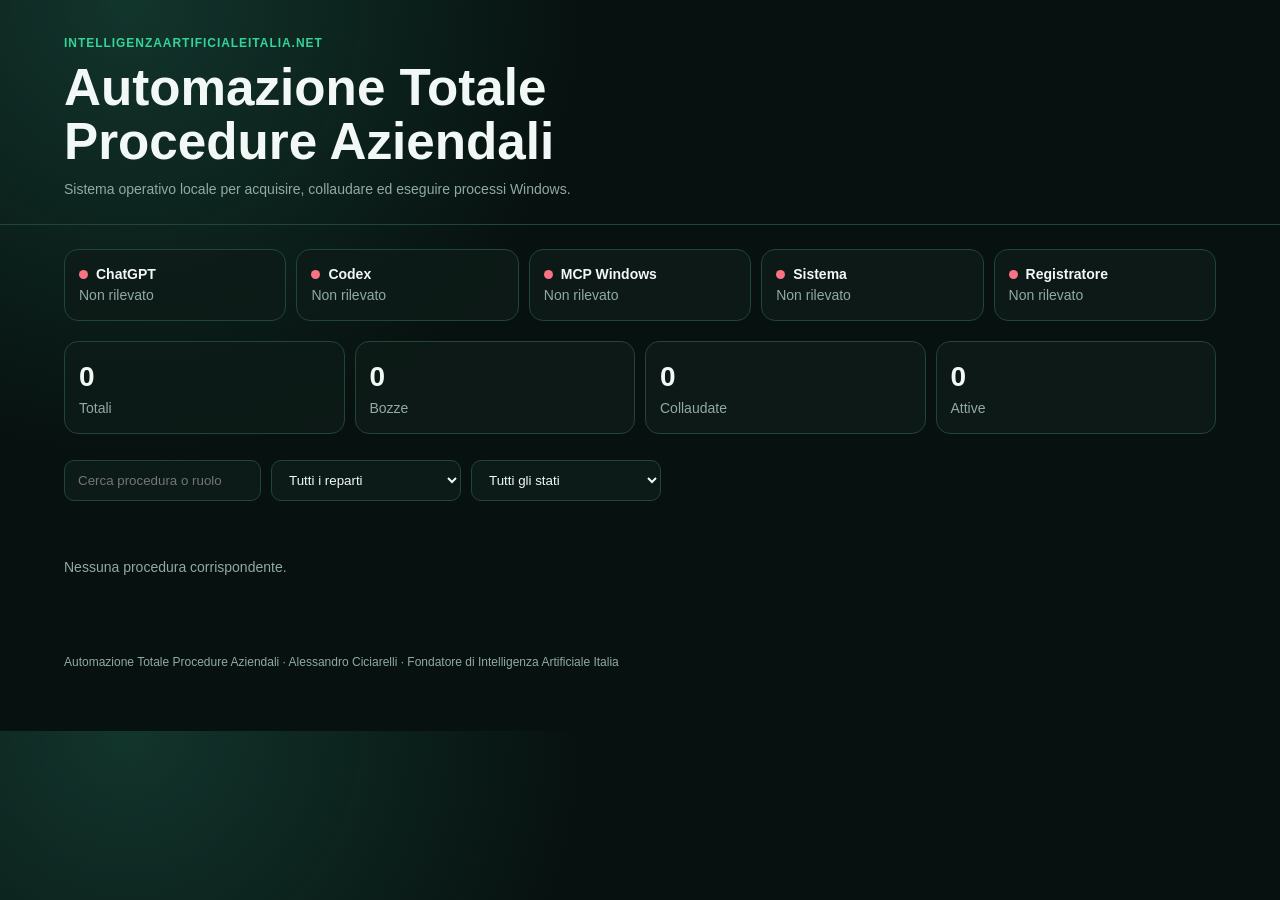
==== atpa-v1/runtime/dashboard/index.html @ 577fce91 "Publish Windows automation tools and release packages" ====
<!doctype html><html lang="it"><head><meta charset="utf-8"><meta name="viewport" content="width=device-width,initial-scale=1">
<title>Automazione Totale Procedure Aziendali</title><style>
:root{--bg:#07110f;--panel:#0d1b18;--panel2:#11231f;--line:#21443b;--text:#f2f8f6;--muted:#91aaa3;--green:#34d399;--amber:#fbbf24;--red:#fb7185}*{box-sizing:border-box}body{margin:0;background:radial-gradient(circle at 10% 0,#12352c 0,transparent 34%),var(--bg);color:var(--text);font:14px/1.5 Inter,Segoe UI,Arial,sans-serif}header{padding:34px clamp(22px,5vw,72px) 24px;border-bottom:1px solid var(--line)}.brand{color:var(--green);font-weight:700;letter-spacing:.08em;text-transform:uppercase;font-size:12px}h1{font-size:clamp(28px,4vw,52px);line-height:1.05;margin:9px 0 10px;max-width:850px}header p{color:var(--muted);max-width:720px;margin:0}.wrap{padding:24px clamp(22px,5vw,72px) 60px}.status,.stats{display:grid;grid-template-columns:repeat(auto-fit,minmax(145px,1fr));gap:10px;margin-bottom:20px}.pill,.stat{background:rgba(13,27,24,.86);border:1px solid var(--line);border-radius:14px;padding:14px}.dot{width:9px;height:9px;border-radius:50%;display:inline-block;margin-right:8px;background:var(--red)}.ok .dot{background:var(--green);box-shadow:0 0 14px var(--green)}.stat strong{font-size:28px;display:block}.stat span,.pill span{color:var(--muted)}.toolbar{display:flex;gap:10px;flex-wrap:wrap;margin:26px 0 16px}input,select{background:var(--panel);color:var(--text);border:1px solid var(--line);padding:11px 13px;border-radius:10px;min-width:190px}.grid{display:grid;grid-template-columns:repeat(auto-fill,minmax(285px,1fr));gap:14px}.card{background:linear-gradient(145deg,var(--panel2),var(--panel));border:1px solid var(--line);border-radius:16px;padding:18px;cursor:pointer;transition:.2s}.card:hover{transform:translateY(-2px);border-color:#397765}.badge{display:inline-block;padding:4px 8px;border-radius:999px;background:#18332c;color:var(--green);font-size:11px;text-transform:uppercase}.card h3{font-size:19px;margin:13px 0 6px}.card p{color:var(--muted);min-height:42px}.meta{display:flex;justify-content:space-between;color:var(--muted);font-size:12px}dialog{width:min(960px,94vw);max-height:90vh;background:var(--panel);color:var(--text);border:1px solid var(--line);border-radius:20px;padding:0;box-shadow:0 30px 90px #000b}dialog::backdrop{background:#000a}.detail{padding:25px}.close{float:right;background:none;border:1px solid var(--line);color:var(--text);border-radius:9px;padding:7px 10px;cursor:pointer}.flow{display:flex;gap:8px;align-items:stretch;overflow-x:auto;padding:18px 0}.node{min-width:150px;padding:12px;border:1px solid var(--line);border-radius:12px;background:#102620;position:relative}.node:not(:last-child):after{content:'→';position:absolute;right:-18px;color:var(--green)}.node.condition{border-color:var(--amber)}.shots{display:grid;grid-template-columns:repeat(auto-fit,minmax(200px,1fr));gap:10px}.shots img{width:100%;border-radius:10px;border:1px solid var(--line)}a{color:var(--green)}.empty{color:var(--muted);padding:40px 0}footer{color:var(--muted);padding-top:35px;font-size:12px}@media(max-width:600px){.flow{flex-direction:column}.node:not(:last-child):after{content:'↓';right:auto;bottom:-19px;left:50%}}
</style></head><body><header><div class="brand">IntelligenzaArtificialeItalia.net</div><h1>Automazione Totale<br>Procedure Aziendali</h1><p>Sistema operativo locale per acquisire, collaudare ed eseguire processi Windows.</p></header><main class="wrap"><section id="system" class="status"></section><section id="stats" class="stats"></section><div class="toolbar"><input id="q" placeholder="Cerca procedura o ruolo"><select id="department"><option value="">Tutti i reparti</option></select><select id="status"><option value="">Tutti gli stati</option><option>draft</option><option>validated</option><option>active</option></select></div><section id="grid" class="grid"></section><footer>Automazione Totale Procedure Aziendali · Alessandro Ciciarelli · Fondatore di Intelligenza Artificiale Italia</footer></main><dialog id="detail"><div class="detail"><button class="close" onclick="detail.close()">Chiudi</button><div id="detailBody"></div></div></dialog><script src="data.js"></script><script>
const d=window.ATPA_DATA||{system:{},counts:{},procedures:[]};const labels={chatgpt:'ChatGPT',codex:'Codex',mcp:'MCP Windows',plugin:'Sistema',recorder:'Registratore'};system.innerHTML=Object.entries(labels).map(([k,v])=>`<div class="pill ${d.system[k]?'ok':''}"><i class="dot"></i><b>${v}</b><br><span>${d.system[k]?'Operativo':'Non rilevato'}</span></div>`).join('');stats.innerHTML=[['Totali',d.counts.total],['Bozze',d.counts.draft],['Collaudate',d.counts.validated],['Attive',d.counts.active]].map(x=>`<div class="stat"><strong>${x[1]||0}</strong><span>${x[0]}</span></div>`).join('');
const deps=[...new Set(d.procedures.map(x=>x.meta.department).filter(Boolean))].sort();department.innerHTML+=""+deps.map(x=>`<option>${x}</option>`).join('');function esc(s){return String(s||'').replace(/[&<>"']/g,c=>({'&':'&amp;','<':'&lt;','>':'&gt;','"':'&quot;',"'":'&#39;'}[c]))}function render(){const query=q.value.toLowerCase(),dep=department.value,st=status.value;const a=d.procedures.filter(x=>{const m=x.meta,h=[m.name,m.description,m.department,m.category,...(m.roles||[])].join(' ').toLowerCase();return(!query||h.includes(query))&&(!dep||m.department===dep)&&(!st||m.status===st)});grid.innerHTML=a.length?a.map((x,i)=>`<article class="card" onclick="show('${esc(x.meta.slug)}')"><span class="badge">${esc(x.meta.status)}</span><h3>${esc(x.meta.name)}</h3><p>${esc(x.meta.description)}</p><div class="meta"><span>${esc(x.meta.department||'Senza reparto')}</span><span>v${esc(x.meta.version)}</span></div></article>`).join(''):'<div class="empty">Nessuna procedura corrispondente.</div>'}function show(slug){const x=d.procedures.find(x=>x.meta.slug===slug),m=x.meta,n=(m.flow&&m.flow.nodes)||[];detailBody.innerHTML=`<div class="brand">${esc(m.category||'Procedura')}</div><h2>${esc(m.name)}</h2><p>${esc(m.description)}</p><p><b>Reparto:</b> ${esc(m.department||'—')} · <b>Ruoli:</b> ${esc((m.roles||[]).join(', ')||'—')} · <b>Versione:</b> ${esc(m.version)}</p><h3>Flusso operativo</h3><div class="flow">${n.length?n.map(y=>`<div class="node ${y.type==='condition'?'condition':''}"><b>${esc(y.label)}</b><br><small>${esc(y.description||'')}</small></div>`).join(''):'<span class="empty">Diagramma non ancora definito.</span>'}</div><h3>Riferimenti visivi</h3><div class="shots">${(x.screenshots||[]).map(s=>`<img src="${s}">`).join('')||'<span class="empty">Nessuno screenshot catalogato.</span>'}</div><p><a href="${x.folder_uri}">Apri cartella procedura</a></p>`;detail.showModal()}q.oninput=department.onchange=status.onchange=render;render();
</script></body></html>
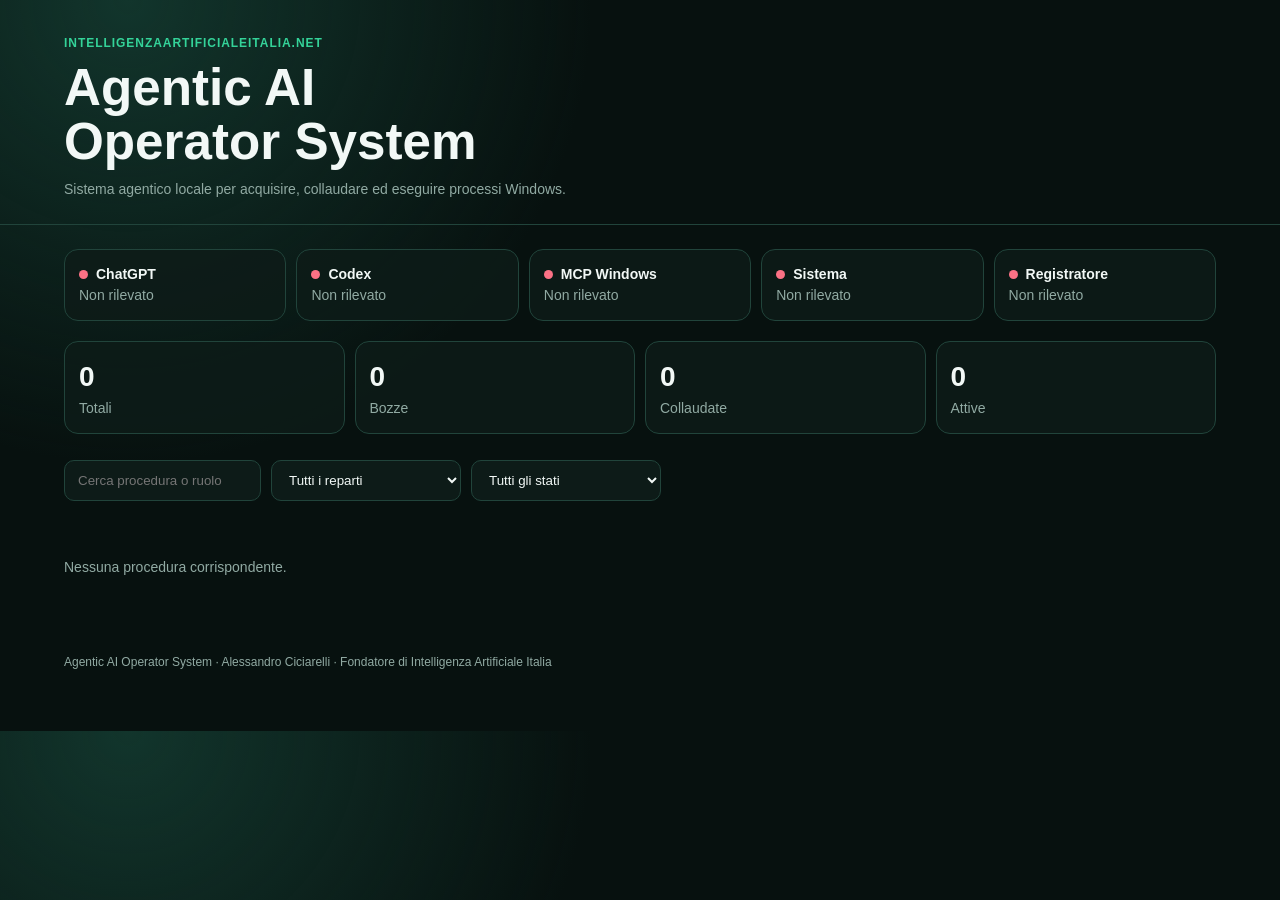
==== commit 0a33b869: "Rebrand as Agentic AI Operator System and add updates" ====
--- a/atpa-v1/runtime/dashboard/index.html
+++ b/atpa-v1/runtime/dashboard/index.html
@@ -1,7 +1,7 @@
 <!doctype html><html lang="it"><head><meta charset="utf-8"><meta name="viewport" content="width=device-width,initial-scale=1">
-<title>Automazione Totale Procedure Aziendali</title><style>
+<title>Agentic AI Operator System</title><style>
 :root{--bg:#07110f;--panel:#0d1b18;--panel2:#11231f;--line:#21443b;--text:#f2f8f6;--muted:#91aaa3;--green:#34d399;--amber:#fbbf24;--red:#fb7185}*{box-sizing:border-box}body{margin:0;background:radial-gradient(circle at 10% 0,#12352c 0,transparent 34%),var(--bg);color:var(--text);font:14px/1.5 Inter,Segoe UI,Arial,sans-serif}header{padding:34px clamp(22px,5vw,72px) 24px;border-bottom:1px solid var(--line)}.brand{color:var(--green);font-weight:700;letter-spacing:.08em;text-transform:uppercase;font-size:12px}h1{font-size:clamp(28px,4vw,52px);line-height:1.05;margin:9px 0 10px;max-width:850px}header p{color:var(--muted);max-width:720px;margin:0}.wrap{padding:24px clamp(22px,5vw,72px) 60px}.status,.stats{display:grid;grid-template-columns:repeat(auto-fit,minmax(145px,1fr));gap:10px;margin-bottom:20px}.pill,.stat{background:rgba(13,27,24,.86);border:1px solid var(--line);border-radius:14px;padding:14px}.dot{width:9px;height:9px;border-radius:50%;display:inline-block;margin-right:8px;background:var(--red)}.ok .dot{background:var(--green);box-shadow:0 0 14px var(--green)}.stat strong{font-size:28px;display:block}.stat span,.pill span{color:var(--muted)}.toolbar{display:flex;gap:10px;flex-wrap:wrap;margin:26px 0 16px}input,select{background:var(--panel);color:var(--text);border:1px solid var(--line);padding:11px 13px;border-radius:10px;min-width:190px}.grid{display:grid;grid-template-columns:repeat(auto-fill,minmax(285px,1fr));gap:14px}.card{background:linear-gradient(145deg,var(--panel2),var(--panel));border:1px solid var(--line);border-radius:16px;padding:18px;cursor:pointer;transition:.2s}.card:hover{transform:translateY(-2px);border-color:#397765}.badge{display:inline-block;padding:4px 8px;border-radius:999px;background:#18332c;color:var(--green);font-size:11px;text-transform:uppercase}.card h3{font-size:19px;margin:13px 0 6px}.card p{color:var(--muted);min-height:42px}.meta{display:flex;justify-content:space-between;color:var(--muted);font-size:12px}dialog{width:min(960px,94vw);max-height:90vh;background:var(--panel);color:var(--text);border:1px solid var(--line);border-radius:20px;padding:0;box-shadow:0 30px 90px #000b}dialog::backdrop{background:#000a}.detail{padding:25px}.close{float:right;background:none;border:1px solid var(--line);color:var(--text);border-radius:9px;padding:7px 10px;cursor:pointer}.flow{display:flex;gap:8px;align-items:stretch;overflow-x:auto;padding:18px 0}.node{min-width:150px;padding:12px;border:1px solid var(--line);border-radius:12px;background:#102620;position:relative}.node:not(:last-child):after{content:'→';position:absolute;right:-18px;color:var(--green)}.node.condition{border-color:var(--amber)}.shots{display:grid;grid-template-columns:repeat(auto-fit,minmax(200px,1fr));gap:10px}.shots img{width:100%;border-radius:10px;border:1px solid var(--line)}a{color:var(--green)}.empty{color:var(--muted);padding:40px 0}footer{color:var(--muted);padding-top:35px;font-size:12px}@media(max-width:600px){.flow{flex-direction:column}.node:not(:last-child):after{content:'↓';right:auto;bottom:-19px;left:50%}}
-</style></head><body><header><div class="brand">IntelligenzaArtificialeItalia.net</div><h1>Automazione Totale<br>Procedure Aziendali</h1><p>Sistema operativo locale per acquisire, collaudare ed eseguire processi Windows.</p></header><main class="wrap"><section id="system" class="status"></section><section id="stats" class="stats"></section><div class="toolbar"><input id="q" placeholder="Cerca procedura o ruolo"><select id="department"><option value="">Tutti i reparti</option></select><select id="status"><option value="">Tutti gli stati</option><option>draft</option><option>validated</option><option>active</option></select></div><section id="grid" class="grid"></section><footer>Automazione Totale Procedure Aziendali · Alessandro Ciciarelli · Fondatore di Intelligenza Artificiale Italia</footer></main><dialog id="detail"><div class="detail"><button class="close" onclick="detail.close()">Chiudi</button><div id="detailBody"></div></div></dialog><script src="data.js"></script><script>
+</style></head><body><header><div class="brand">IntelligenzaArtificialeItalia.net</div><h1>Agentic AI<br>Operator System</h1><p>Sistema agentico locale per acquisire, collaudare ed eseguire processi Windows.</p></header><main class="wrap"><section id="system" class="status"></section><section id="stats" class="stats"></section><div class="toolbar"><input id="q" placeholder="Cerca procedura o ruolo"><select id="department"><option value="">Tutti i reparti</option></select><select id="status"><option value="">Tutti gli stati</option><option>draft</option><option>validated</option><option>active</option></select></div><section id="grid" class="grid"></section><footer>Agentic AI Operator System · Alessandro Ciciarelli · Fondatore di Intelligenza Artificiale Italia</footer></main><dialog id="detail"><div class="detail"><button class="close" onclick="detail.close()">Chiudi</button><div id="detailBody"></div></div></dialog><script src="data.js"></script><script>
 const d=window.ATPA_DATA||{system:{},counts:{},procedures:[]};const labels={chatgpt:'ChatGPT',codex:'Codex',mcp:'MCP Windows',plugin:'Sistema',recorder:'Registratore'};system.innerHTML=Object.entries(labels).map(([k,v])=>`<div class="pill ${d.system[k]?'ok':''}"><i class="dot"></i><b>${v}</b><br><span>${d.system[k]?'Operativo':'Non rilevato'}</span></div>`).join('');stats.innerHTML=[['Totali',d.counts.total],['Bozze',d.counts.draft],['Collaudate',d.counts.validated],['Attive',d.counts.active]].map(x=>`<div class="stat"><strong>${x[1]||0}</strong><span>${x[0]}</span></div>`).join('');
 const deps=[...new Set(d.procedures.map(x=>x.meta.department).filter(Boolean))].sort();department.innerHTML+=""+deps.map(x=>`<option>${x}</option>`).join('');function esc(s){return String(s||'').replace(/[&<>"']/g,c=>({'&':'&amp;','<':'&lt;','>':'&gt;','"':'&quot;',"'":'&#39;'}[c]))}function render(){const query=q.value.toLowerCase(),dep=department.value,st=status.value;const a=d.procedures.filter(x=>{const m=x.meta,h=[m.name,m.description,m.department,m.category,...(m.roles||[])].join(' ').toLowerCase();return(!query||h.includes(query))&&(!dep||m.department===dep)&&(!st||m.status===st)});grid.innerHTML=a.length?a.map((x,i)=>`<article class="card" onclick="show('${esc(x.meta.slug)}')"><span class="badge">${esc(x.meta.status)}</span><h3>${esc(x.meta.name)}</h3><p>${esc(x.meta.description)}</p><div class="meta"><span>${esc(x.meta.department||'Senza reparto')}</span><span>v${esc(x.meta.version)}</span></div></article>`).join(''):'<div class="empty">Nessuna procedura corrispondente.</div>'}function show(slug){const x=d.procedures.find(x=>x.meta.slug===slug),m=x.meta,n=(m.flow&&m.flow.nodes)||[];detailBody.innerHTML=`<div class="brand">${esc(m.category||'Procedura')}</div><h2>${esc(m.name)}</h2><p>${esc(m.description)}</p><p><b>Reparto:</b> ${esc(m.department||'—')} · <b>Ruoli:</b> ${esc((m.roles||[]).join(', ')||'—')} · <b>Versione:</b> ${esc(m.version)}</p><h3>Flusso operativo</h3><div class="flow">${n.length?n.map(y=>`<div class="node ${y.type==='condition'?'condition':''}"><b>${esc(y.label)}</b><br><small>${esc(y.description||'')}</small></div>`).join(''):'<span class="empty">Diagramma non ancora definito.</span>'}</div><h3>Riferimenti visivi</h3><div class="shots">${(x.screenshots||[]).map(s=>`<img src="${s}">`).join('')||'<span class="empty">Nessuno screenshot catalogato.</span>'}</div><p><a href="${x.folder_uri}">Apri cartella procedura</a></p>`;detail.showModal()}q.oninput=department.onchange=status.onchange=render;render();
 </script></body></html>
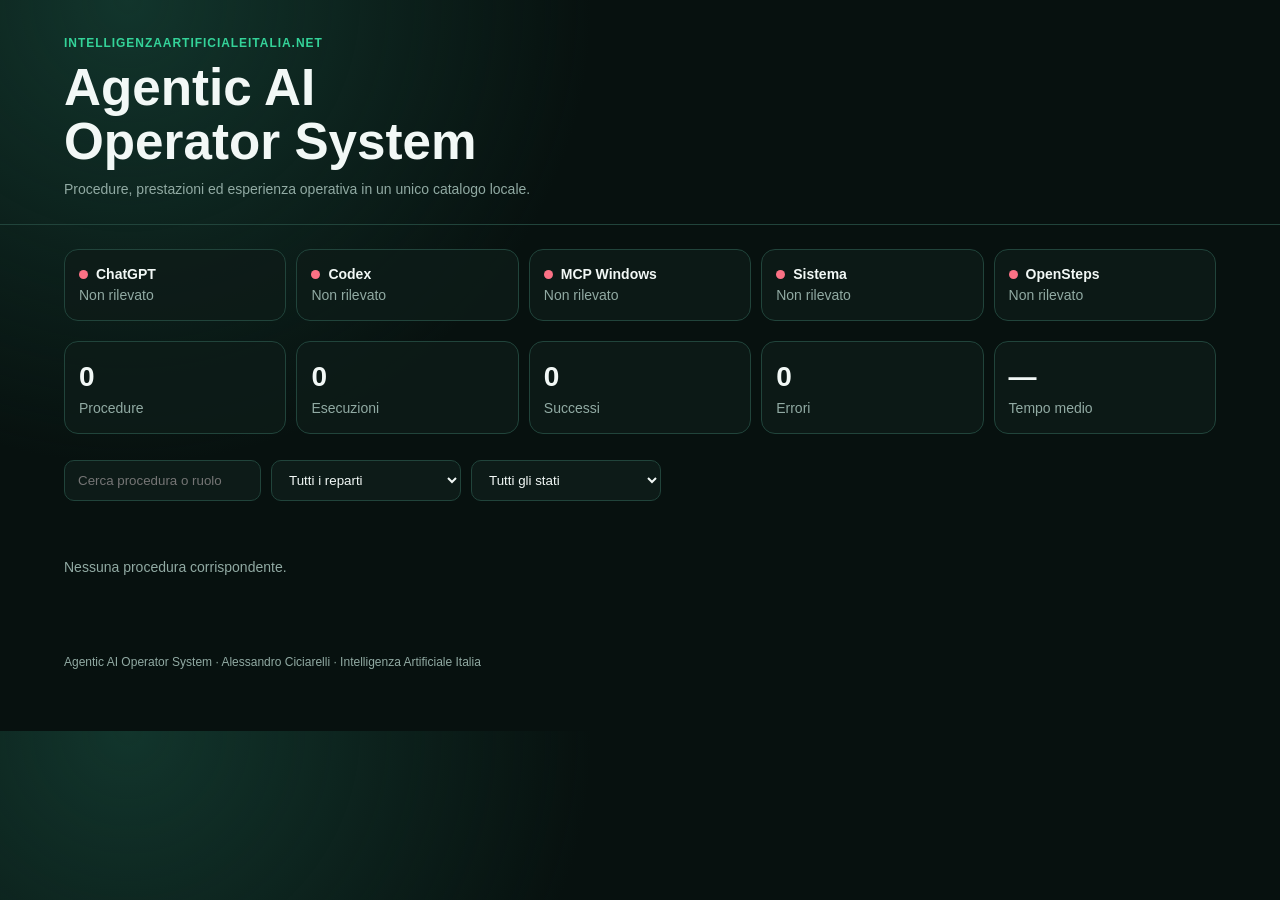
==== commit 5764cdef: "Add procedure experience telemetry and optimization" ====
--- a/atpa-v1/runtime/dashboard/index.html
+++ b/atpa-v1/runtime/dashboard/index.html
@@ -1,7 +1,35 @@
-<!doctype html><html lang="it"><head><meta charset="utf-8"><meta name="viewport" content="width=device-width,initial-scale=1">
-<title>Agentic AI Operator System</title><style>
-:root{--bg:#07110f;--panel:#0d1b18;--panel2:#11231f;--line:#21443b;--text:#f2f8f6;--muted:#91aaa3;--green:#34d399;--amber:#fbbf24;--red:#fb7185}*{box-sizing:border-box}body{margin:0;background:radial-gradient(circle at 10% 0,#12352c 0,transparent 34%),var(--bg);color:var(--text);font:14px/1.5 Inter,Segoe UI,Arial,sans-serif}header{padding:34px clamp(22px,5vw,72px) 24px;border-bottom:1px solid var(--line)}.brand{color:var(--green);font-weight:700;letter-spacing:.08em;text-transform:uppercase;font-size:12px}h1{font-size:clamp(28px,4vw,52px);line-height:1.05;margin:9px 0 10px;max-width:850px}header p{color:var(--muted);max-width:720px;margin:0}.wrap{padding:24px clamp(22px,5vw,72px) 60px}.status,.stats{display:grid;grid-template-columns:repeat(auto-fit,minmax(145px,1fr));gap:10px;margin-bottom:20px}.pill,.stat{background:rgba(13,27,24,.86);border:1px solid var(--line);border-radius:14px;padding:14px}.dot{width:9px;height:9px;border-radius:50%;display:inline-block;margin-right:8px;background:var(--red)}.ok .dot{background:var(--green);box-shadow:0 0 14px var(--green)}.stat strong{font-size:28px;display:block}.stat span,.pill span{color:var(--muted)}.toolbar{display:flex;gap:10px;flex-wrap:wrap;margin:26px 0 16px}input,select{background:var(--panel);color:var(--text);border:1px solid var(--line);padding:11px 13px;border-radius:10px;min-width:190px}.grid{display:grid;grid-template-columns:repeat(auto-fill,minmax(285px,1fr));gap:14px}.card{background:linear-gradient(145deg,var(--panel2),var(--panel));border:1px solid var(--line);border-radius:16px;padding:18px;cursor:pointer;transition:.2s}.card:hover{transform:translateY(-2px);border-color:#397765}.badge{display:inline-block;padding:4px 8px;border-radius:999px;background:#18332c;color:var(--green);font-size:11px;text-transform:uppercase}.card h3{font-size:19px;margin:13px 0 6px}.card p{color:var(--muted);min-height:42px}.meta{display:flex;justify-content:space-between;color:var(--muted);font-size:12px}dialog{width:min(960px,94vw);max-height:90vh;background:var(--panel);color:var(--text);border:1px solid var(--line);border-radius:20px;padding:0;box-shadow:0 30px 90px #000b}dialog::backdrop{background:#000a}.detail{padding:25px}.close{float:right;background:none;border:1px solid var(--line);color:var(--text);border-radius:9px;padding:7px 10px;cursor:pointer}.flow{display:flex;gap:8px;align-items:stretch;overflow-x:auto;padding:18px 0}.node{min-width:150px;padding:12px;border:1px solid var(--line);border-radius:12px;background:#102620;position:relative}.node:not(:last-child):after{content:'→';position:absolute;right:-18px;color:var(--green)}.node.condition{border-color:var(--amber)}.shots{display:grid;grid-template-columns:repeat(auto-fit,minmax(200px,1fr));gap:10px}.shots img{width:100%;border-radius:10px;border:1px solid var(--line)}a{color:var(--green)}.empty{color:var(--muted);padding:40px 0}footer{color:var(--muted);padding-top:35px;font-size:12px}@media(max-width:600px){.flow{flex-direction:column}.node:not(:last-child):after{content:'↓';right:auto;bottom:-19px;left:50%}}
-</style></head><body><header><div class="brand">IntelligenzaArtificialeItalia.net</div><h1>Agentic AI<br>Operator System</h1><p>Sistema agentico locale per acquisire, collaudare ed eseguire processi Windows.</p></header><main class="wrap"><section id="system" class="status"></section><section id="stats" class="stats"></section><div class="toolbar"><input id="q" placeholder="Cerca procedura o ruolo"><select id="department"><option value="">Tutti i reparti</option></select><select id="status"><option value="">Tutti gli stati</option><option>draft</option><option>validated</option><option>active</option></select></div><section id="grid" class="grid"></section><footer>Agentic AI Operator System · Alessandro Ciciarelli · Fondatore di Intelligenza Artificiale Italia</footer></main><dialog id="detail"><div class="detail"><button class="close" onclick="detail.close()">Chiudi</button><div id="detailBody"></div></div></dialog><script src="data.js"></script><script>
-const d=window.ATPA_DATA||{system:{},counts:{},procedures:[]};const labels={chatgpt:'ChatGPT',codex:'Codex',mcp:'MCP Windows',plugin:'Sistema',recorder:'Registratore'};system.innerHTML=Object.entries(labels).map(([k,v])=>`<div class="pill ${d.system[k]?'ok':''}"><i class="dot"></i><b>${v}</b><br><span>${d.system[k]?'Operativo':'Non rilevato'}</span></div>`).join('');stats.innerHTML=[['Totali',d.counts.total],['Bozze',d.counts.draft],['Collaudate',d.counts.validated],['Attive',d.counts.active]].map(x=>`<div class="stat"><strong>${x[1]||0}</strong><span>${x[0]}</span></div>`).join('');
-const deps=[...new Set(d.procedures.map(x=>x.meta.department).filter(Boolean))].sort();department.innerHTML+=""+deps.map(x=>`<option>${x}</option>`).join('');function esc(s){return String(s||'').replace(/[&<>"']/g,c=>({'&':'&amp;','<':'&lt;','>':'&gt;','"':'&quot;',"'":'&#39;'}[c]))}function render(){const query=q.value.toLowerCase(),dep=department.value,st=status.value;const a=d.procedures.filter(x=>{const m=x.meta,h=[m.name,m.description,m.department,m.category,...(m.roles||[])].join(' ').toLowerCase();return(!query||h.includes(query))&&(!dep||m.department===dep)&&(!st||m.status===st)});grid.innerHTML=a.length?a.map((x,i)=>`<article class="card" onclick="show('${esc(x.meta.slug)}')"><span class="badge">${esc(x.meta.status)}</span><h3>${esc(x.meta.name)}</h3><p>${esc(x.meta.description)}</p><div class="meta"><span>${esc(x.meta.department||'Senza reparto')}</span><span>v${esc(x.meta.version)}</span></div></article>`).join(''):'<div class="empty">Nessuna procedura corrispondente.</div>'}function show(slug){const x=d.procedures.find(x=>x.meta.slug===slug),m=x.meta,n=(m.flow&&m.flow.nodes)||[];detailBody.innerHTML=`<div class="brand">${esc(m.category||'Procedura')}</div><h2>${esc(m.name)}</h2><p>${esc(m.description)}</p><p><b>Reparto:</b> ${esc(m.department||'—')} · <b>Ruoli:</b> ${esc((m.roles||[]).join(', ')||'—')} · <b>Versione:</b> ${esc(m.version)}</p><h3>Flusso operativo</h3><div class="flow">${n.length?n.map(y=>`<div class="node ${y.type==='condition'?'condition':''}"><b>${esc(y.label)}</b><br><small>${esc(y.description||'')}</small></div>`).join(''):'<span class="empty">Diagramma non ancora definito.</span>'}</div><h3>Riferimenti visivi</h3><div class="shots">${(x.screenshots||[]).map(s=>`<img src="${s}">`).join('')||'<span class="empty">Nessuno screenshot catalogato.</span>'}</div><p><a href="${x.folder_uri}">Apri cartella procedura</a></p>`;detail.showModal()}q.oninput=department.onchange=status.onchange=render;render();
-</script></body></html>
+<!doctype html>
+<html lang="it">
+<head>
+  <meta charset="utf-8">
+  <meta name="viewport" content="width=device-width,initial-scale=1">
+  <title>Agentic AI Operator System</title>
+  <link rel="stylesheet" href="styles.css">
+</head>
+<body>
+  <header>
+    <div class="brand">IntelligenzaArtificialeItalia.net</div>
+    <h1>Agentic AI<br>Operator System</h1>
+    <p>Procedure, prestazioni ed esperienza operativa in un unico catalogo locale.</p>
+  </header>
+  <main class="wrap">
+    <section id="system" class="status"></section>
+    <section id="stats" class="stats"></section>
+    <div class="toolbar">
+      <input id="q" placeholder="Cerca procedura o ruolo">
+      <select id="department"><option value="">Tutti i reparti</option></select>
+      <select id="status"><option value="">Tutti gli stati</option><option>draft</option><option>validated</option><option>active</option></select>
+    </div>
+    <section id="grid" class="grid"></section>
+    <footer>Agentic AI Operator System · Alessandro Ciciarelli · Intelligenza Artificiale Italia</footer>
+  </main>
+  <dialog id="detail">
+    <div class="detail">
+      <button id="close-detail" class="close">Chiudi</button>
+      <div id="detailBody"></div>
+    </div>
+  </dialog>
+  <script src="data.js"></script>
+  <script src="dashboard.js"></script>
+</body>
+</html>
--- a/atpa-v1/runtime/dashboard/styles.css
+++ b/atpa-v1/runtime/dashboard/styles.css
@@ -0,0 +1,12 @@
+:root{--bg:#07110f;--panel:#0d1b18;--panel2:#11231f;--line:#21443b;--text:#f2f8f6;--muted:#91aaa3;--green:#34d399;--amber:#fbbf24;--red:#fb7185}
+*{box-sizing:border-box}body{margin:0;background:radial-gradient(circle at 10% 0,#12352c 0,transparent 34%),var(--bg);color:var(--text);font:14px/1.5 Inter,Segoe UI,Arial,sans-serif}
+header{padding:34px clamp(22px,5vw,72px) 24px;border-bottom:1px solid var(--line)}.brand{color:var(--green);font-weight:700;letter-spacing:.08em;text-transform:uppercase;font-size:12px}
+h1{font-size:clamp(28px,4vw,52px);line-height:1.05;margin:9px 0 10px;max-width:850px}header p{color:var(--muted);max-width:720px;margin:0}.wrap{padding:24px clamp(22px,5vw,72px) 60px}
+.status,.stats{display:grid;grid-template-columns:repeat(auto-fit,minmax(145px,1fr));gap:10px;margin-bottom:20px}.pill,.stat{background:rgba(13,27,24,.86);border:1px solid var(--line);border-radius:14px;padding:14px}
+.dot{width:9px;height:9px;border-radius:50%;display:inline-block;margin-right:8px;background:var(--red)}.ok .dot{background:var(--green);box-shadow:0 0 14px var(--green)}.stat strong{font-size:28px;display:block}.stat span,.pill span{color:var(--muted)}
+.toolbar{display:flex;gap:10px;flex-wrap:wrap;margin:26px 0 16px}input,select{background:var(--panel);color:var(--text);border:1px solid var(--line);padding:11px 13px;border-radius:10px;min-width:190px}.grid{display:grid;grid-template-columns:repeat(auto-fill,minmax(300px,1fr));gap:14px}
+.card{background:linear-gradient(145deg,var(--panel2),var(--panel));border:1px solid var(--line);border-radius:16px;padding:18px;cursor:pointer;transition:.2s}.card:hover{transform:translateY(-2px);border-color:#397765}.badge{display:inline-block;padding:4px 8px;border-radius:999px;background:#18332c;color:var(--green);font-size:11px;text-transform:uppercase}.card h3{font-size:19px;margin:13px 0 6px}.card p{color:var(--muted);min-height:42px}.meta,.performance{display:flex;justify-content:space-between;gap:10px;color:var(--muted);font-size:12px}.performance{border-top:1px solid var(--line);margin-top:13px;padding-top:11px}
+dialog{width:min(960px,94vw);max-height:90vh;background:var(--panel);color:var(--text);border:1px solid var(--line);border-radius:20px;padding:0;box-shadow:0 30px 90px #000b}dialog::backdrop{background:#000a}.detail{padding:25px}.close{float:right;background:none;border:1px solid var(--line);color:var(--text);border-radius:9px;padding:7px 10px;cursor:pointer}
+.flow{display:flex;gap:8px;align-items:stretch;overflow-x:auto;padding:18px 0}.node{min-width:150px;padding:12px;border:1px solid var(--line);border-radius:12px;background:#102620;position:relative}.node:not(:last-child):after{content:'→';position:absolute;right:-18px;color:var(--green)}.node.condition{border-color:var(--amber)}.metric-table{width:100%;border-collapse:collapse;margin:12px 0}.metric-table th,.metric-table td{text-align:left;padding:8px;border-bottom:1px solid var(--line)}
+.shots{display:grid;grid-template-columns:repeat(auto-fit,minmax(200px,1fr));gap:10px}.shots img{width:100%;border-radius:10px;border:1px solid var(--line)}a{color:var(--green)}.empty{color:var(--muted);padding:40px 0}footer{color:var(--muted);padding-top:35px;font-size:12px}
+@media(max-width:600px){.flow{flex-direction:column}.node:not(:last-child):after{content:'↓';right:auto;bottom:-19px;left:50%}}
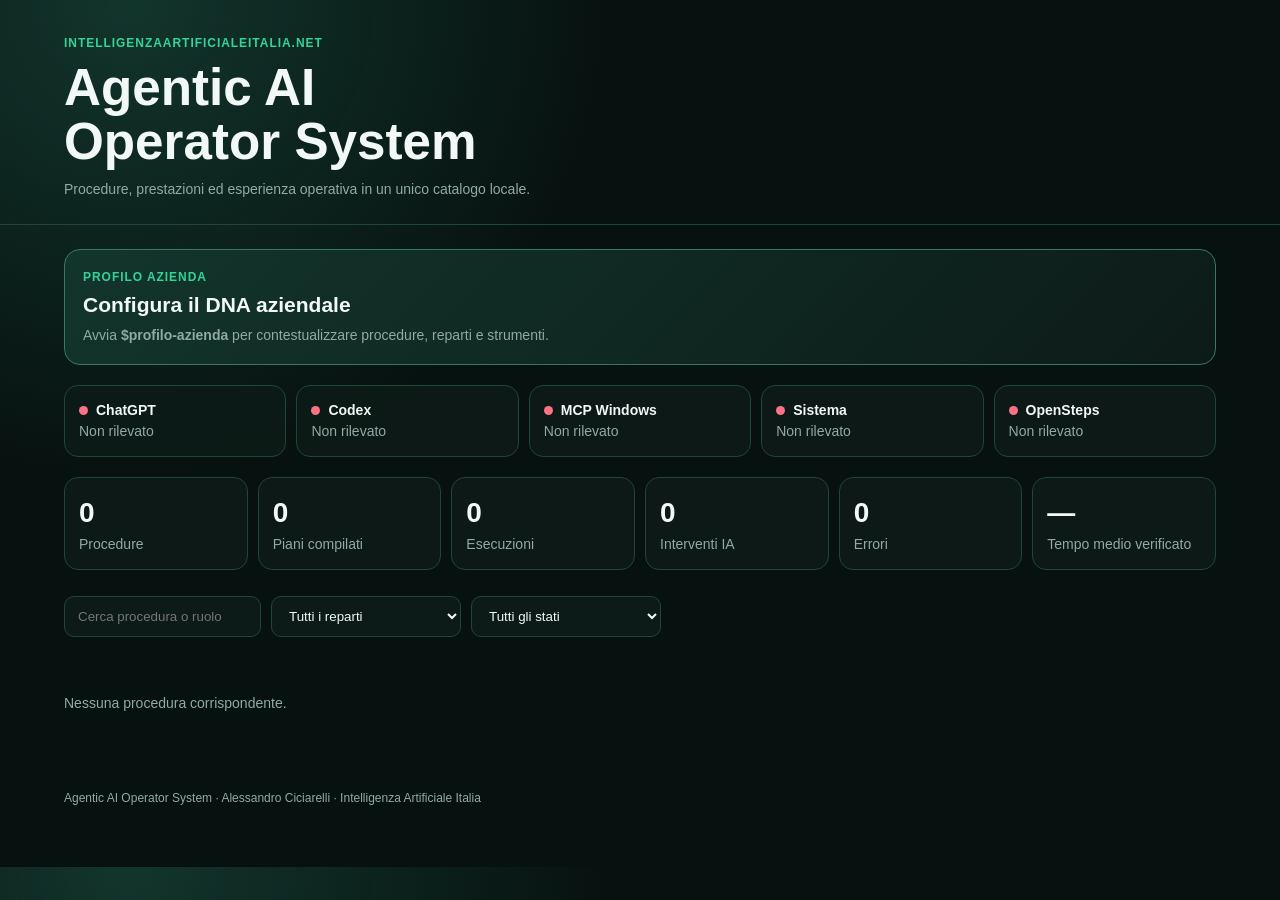
==== commit a5c11731: "feat: add onboarding and company profile" ====
--- a/atpa-v1/runtime/dashboard/index.html
+++ b/atpa-v1/runtime/dashboard/index.html
@@ -13,6 +13,7 @@
     <p>Procedure, prestazioni ed esperienza operativa in un unico catalogo locale.</p>
   </header>
   <main class="wrap">
+    <section id="company" class="company"></section>
     <section id="system" class="status"></section>
     <section id="stats" class="stats"></section>
     <div class="toolbar">
--- a/atpa-v1/runtime/dashboard/styles.css
+++ b/atpa-v1/runtime/dashboard/styles.css
@@ -2,6 +2,7 @@
 *{box-sizing:border-box}body{margin:0;background:radial-gradient(circle at 10% 0,#12352c 0,transparent 34%),var(--bg);color:var(--text);font:14px/1.5 Inter,Segoe UI,Arial,sans-serif}
 header{padding:34px clamp(22px,5vw,72px) 24px;border-bottom:1px solid var(--line)}.brand{color:var(--green);font-weight:700;letter-spacing:.08em;text-transform:uppercase;font-size:12px}
 h1{font-size:clamp(28px,4vw,52px);line-height:1.05;margin:9px 0 10px;max-width:850px}header p{color:var(--muted);max-width:720px;margin:0}.wrap{padding:24px clamp(22px,5vw,72px) 60px}
+.company{background:linear-gradient(135deg,#12352c,#0d1b18);border:1px solid #397765;border-radius:16px;padding:18px;margin-bottom:20px}.company h2{margin:3px 0 5px}.company p{color:var(--muted);margin:0}.company-data{display:flex;flex-wrap:wrap;gap:8px;margin-top:12px}.company-data span{background:#0b1815;border:1px solid var(--line);border-radius:999px;padding:5px 9px;color:var(--muted)}
 .status,.stats{display:grid;grid-template-columns:repeat(auto-fit,minmax(145px,1fr));gap:10px;margin-bottom:20px}.pill,.stat{background:rgba(13,27,24,.86);border:1px solid var(--line);border-radius:14px;padding:14px}
 .dot{width:9px;height:9px;border-radius:50%;display:inline-block;margin-right:8px;background:var(--red)}.ok .dot{background:var(--green);box-shadow:0 0 14px var(--green)}.stat strong{font-size:28px;display:block}.stat span,.pill span{color:var(--muted)}
 .toolbar{display:flex;gap:10px;flex-wrap:wrap;margin:26px 0 16px}input,select{background:var(--panel);color:var(--text);border:1px solid var(--line);padding:11px 13px;border-radius:10px;min-width:190px}.grid{display:grid;grid-template-columns:repeat(auto-fill,minmax(300px,1fr));gap:14px}
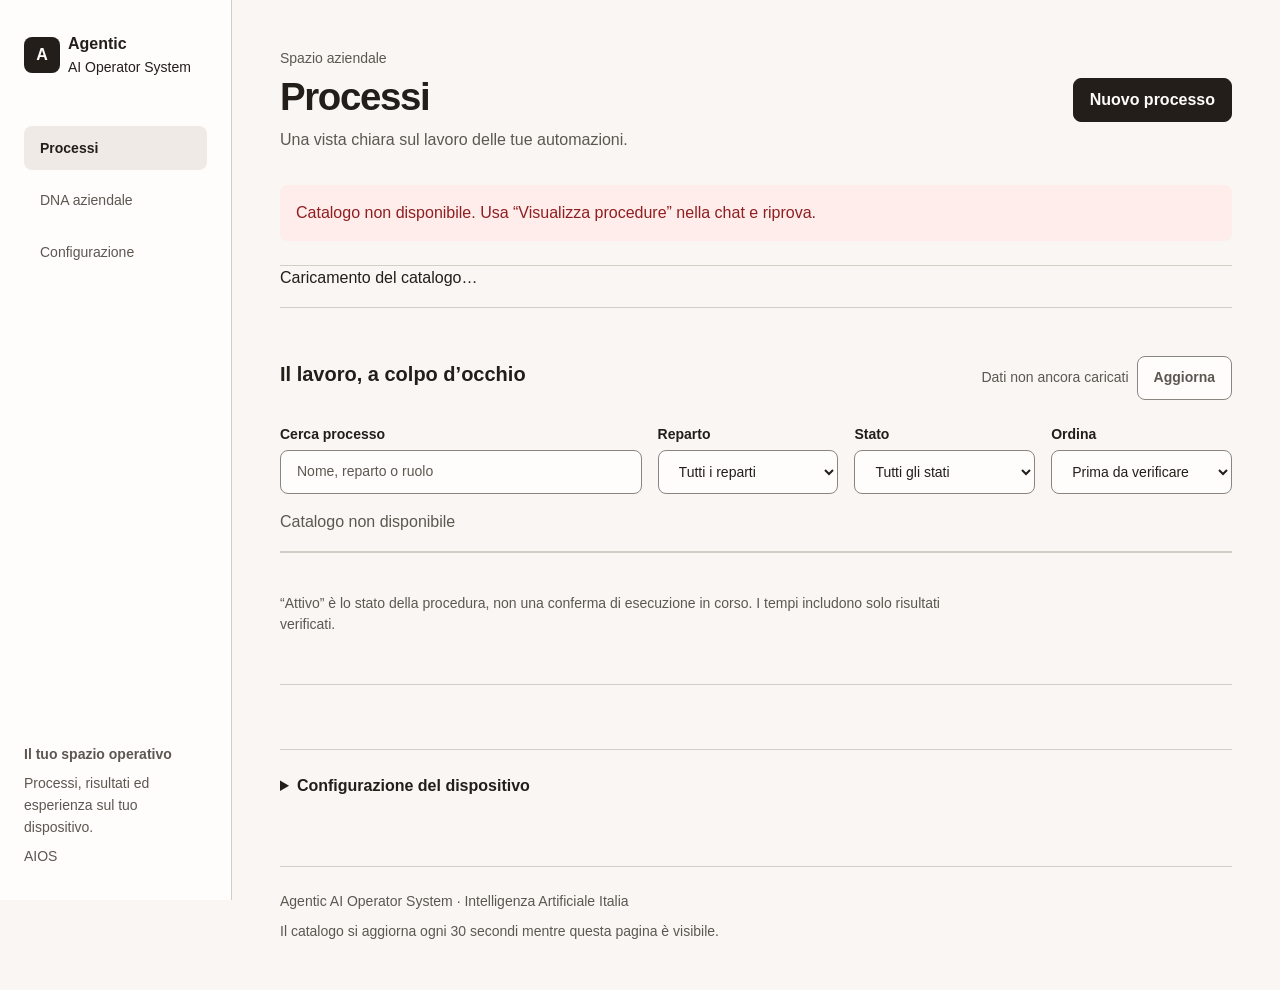
==== commit 8a304e97: "Release 2.6.0: process-first dashboard and reliable Windows lifecycle" ====
--- a/atpa-v1/runtime/dashboard/index.html
+++ b/atpa-v1/runtime/dashboard/index.html
@@ -3,34 +3,57 @@
 <head>
   <meta charset="utf-8">
   <meta name="viewport" content="width=device-width,initial-scale=1">
-  <title>Agentic AI Operator System</title>
-  <link rel="stylesheet" href="styles.css">
+  <title>Processi · Agentic AI Operator System</title>
+  <link rel="stylesheet" href="tokens.css">
+  <link rel="stylesheet" href="workspace.css">
 </head>
 <body>
-  <header>
-    <div class="brand">IntelligenzaArtificialeItalia.net</div>
-    <h1>Agentic AI<br>Operator System</h1>
-    <p>Procedure, prestazioni ed esperienza operativa in un unico catalogo locale.</p>
-  </header>
-  <main class="wrap">
-    <section id="company" class="company"></section>
-    <section id="system" class="status"></section>
-    <section id="stats" class="stats"></section>
-    <div class="toolbar">
-      <input id="q" placeholder="Cerca procedura o ruolo">
-      <select id="department"><option value="">Tutti i reparti</option></select>
-      <select id="status"><option value="">Tutti gli stati</option><option>draft</option><option>validated</option><option>active</option></select>
+  <a class="skip" href="#main">Vai ai processi</a>
+  <aside class="rail">
+    <div class="wordmark"><span class="brand-mark">A</span><div>Agentic<span>AI Operator System</span></div></div>
+    <nav aria-label="Sezioni">
+      <a href="#processes" aria-current="page">Processi</a>
+      <a href="#company">DNA aziendale</a>
+      <a href="#system">Configurazione</a>
+    </nav>
+    <div class="rail-note"><strong>Il tuo spazio operativo</strong><p>Processi, risultati ed esperienza sul tuo dispositivo.</p><span id="version">AIOS</span></div>
+  </aside>
+  <main id="main">
+    <div class="page-head">
+      <div><p class="context" id="company-name">Spazio aziendale</p><h1>Processi</h1><p>Una vista chiara sul lavoro delle tue automazioni.</p></div>
+      <button id="create" class="primary" data-command="$crea-procedura-guidata">Nuovo processo</button>
     </div>
-    <section id="grid" class="grid"></section>
-    <footer>Agentic AI Operator System · Alessandro Ciciarelli · Intelligenza Artificiale Italia</footer>
+    <div id="notice" class="notice" role="status" aria-live="polite" hidden></div>
+    <section id="stats" class="summary" aria-label="Riepilogo"><p>Caricamento del catalogo…</p></section>
+    <section id="processes" aria-labelledby="process-title">
+      <div class="section-head"><h2 id="process-title">Il lavoro, a colpo d’occhio</h2><div class="refresh"><span id="updated">Dati non ancora caricati</span><button id="refresh">Aggiorna</button></div></div>
+      <div class="filters">
+        <label class="search-field">Cerca processo<input id="q" type="search" placeholder="Nome, reparto o ruolo" autocomplete="off"></label>
+        <label>Reparto<select id="department"><option value="">Tutti i reparti</option></select></label>
+        <label>Stato<select id="status"><option value="">Tutti gli stati</option><option value="draft">Bozza</option><option value="validated">Collaudato</option><option value="active">Attivo</option><option value="attention">Da verificare</option></select></label>
+        <label>Ordina<select id="sort"><option value="attention">Prima da verificare</option><option value="recent">Ultima esecuzione</option><option value="name">Nome</option><option value="duration">Tempo medio</option></select></label>
+      </div>
+      <p id="result-count" class="muted" aria-live="polite"></p>
+      <div id="grid" class="process-list" aria-busy="true"></div>
+      <div id="pagination" class="pagination"></div>
+      <p class="footnote">“Attivo” è lo stato della procedura, non una conferma di esecuzione in corso. I tempi includono solo risultati verificati.</p>
+    </section>
+    <section id="company" class="company-section" aria-label="DNA aziendale"></section>
+    <details id="system" class="system-section"><summary>Configurazione del dispositivo</summary><div id="system-body"></div></details>
+    <footer>Agentic AI Operator System · Intelligenza Artificiale Italia<span id="refresh-note">Il catalogo si aggiorna ogni 30 secondi mentre questa pagina è visibile.</span></footer>
   </main>
-  <dialog id="detail">
-    <div class="detail">
-      <button id="close-detail" class="close">Chiudi</button>
-      <div id="detailBody"></div>
-    </div>
+  <dialog id="detail" aria-labelledby="detail-title">
+    <div class="dialog-head"><span>Scheda processo</span><button id="close-detail" aria-label="Chiudi scheda">Chiudi</button></div>
+    <div id="detailBody"></div>
   </dialog>
-  <script src="data.js"></script>
+  <dialog id="command-dialog" aria-labelledby="command-title">
+    <div class="dialog-head"><h2 id="command-title">Continua nella chat</h2><button id="close-command">Chiudi</button></div>
+    <p>Questo pannello non avvia operazioni. Copia il comando e incollalo nella chat in cui usi AIOS.</p>
+    <label for="command-text">Comando</label><textarea id="command-text" readonly rows="3"></textarea>
+    <button id="copy-command" class="primary">Copia comando</button><p id="copy-status" role="status" aria-live="polite"></p>
+  </dialog>
+  <script src="view.js"></script>
+  <script src="detail.js"></script>
   <script src="dashboard.js"></script>
 </body>
 </html>
--- a/atpa-v1/runtime/dashboard/tokens.css
+++ b/atpa-v1/runtime/dashboard/tokens.css
@@ -0,0 +1,28 @@
+/* Hallmark · theme: Coral · local Windows typography, no remote font dependency */
+:root {
+  --color-paper: oklch(97.5% .006 70);
+  --color-surface: oklch(99.5% .002 70);
+  --color-soft: oklch(94% .009 70);
+  --color-ink: oklch(24% .012 60);
+  --color-muted: oklch(46% .012 60);
+  --color-rule: oklch(85% .012 70);
+  --color-control: oklch(62% .012 70);
+  --color-accent: oklch(48% .16 35);
+  --color-accent-ink: oklch(99% .003 70);
+  --color-focus: oklch(54% .16 35);
+  --color-success: oklch(38% .085 155);
+  --color-success-bg: oklch(94% .025 155);
+  --color-warning: oklch(42% .095 65);
+  --color-warning-bg: oklch(95% .035 80);
+  --color-error: oklch(43% .15 25);
+  --color-error-bg: oklch(96% .02 25);
+  --color-overlay: oklch(20% .012 60 / .4);
+  --font-display: 'Bahnschrift', 'Segoe UI', sans-serif;
+  --font-body: 'Segoe UI Variable Text', 'Segoe UI', sans-serif;
+  --space-xs: .25rem; --space-sm: .5rem; --space-md: 1rem;
+  --space-lg: 1.5rem; --space-xl: 2rem; --space-2xl: 3rem;
+  --text-sm: .875rem; --text-base: 1rem; --text-lg: 1.25rem;
+  --text-xl: 1.75rem; --text-display: clamp(2rem, 3vw, 2.75rem);
+  --radius: .5rem;
+  --ease-out: cubic-bezier(.16,1,.3,1); --dur-micro: 120ms;
+}
--- a/atpa-v1/runtime/dashboard/workspace.css
+++ b/atpa-v1/runtime/dashboard/workspace.css
@@ -0,0 +1,106 @@
+/* Hallmark · macrostructure: Index-First · genre: modern-minimal · theme: Coral
+ * pre-emit critique: P4 H4 E4 S4 R5 V4
+ * nav: N3 functional rail · footer: Ft2 · tone: austere · enrichment: none
+ * audience: business operators · purpose: inspect process outcomes
+ * Local font pairing preserves offline operation. No marketing hero or reveals.
+ */
+* { box-sizing: border-box; }
+html, body { overflow-x: clip; }
+body { margin: 0; background: var(--color-paper); color: var(--color-ink); font: var(--text-base)/1.55 var(--font-body); }
+button, input, select, textarea { font: inherit; color: inherit; }
+button, input, select, textarea { border: 1px solid var(--color-control); background: var(--color-surface); border-radius: var(--radius); min-height: 44px; padding: var(--space-sm) var(--space-md); max-width: 100%; }
+button { cursor: pointer; white-space: nowrap; font-weight: 600; transition: transform var(--dur-micro) var(--ease-out); }
+button:active { transform: translateY(1px); }
+button:disabled { opacity: .55; cursor: not-allowed; }
+button[aria-busy=true] { cursor: progress; }
+button.primary { background: var(--color-ink); color: var(--color-surface); border-color: var(--color-ink); }
+button[data-state=success] { color: var(--color-success); background: var(--color-success-bg); }
+button[data-state=error] { color: var(--color-error); background: var(--color-error-bg); }
+:focus-visible { outline: 3px solid var(--color-focus); outline-offset: 3px; }
+input::placeholder { color: var(--color-muted); }
+a { color: var(--color-accent); }
+h1, h2, h3 { font-family: var(--font-display); font-style: normal; line-height: 1.2; overflow-wrap: anywhere; min-width: 0; }
+h1 { font-size: var(--text-display); letter-spacing: -.035em; margin: var(--space-xs) 0 var(--space-sm); }
+h2 { font-size: var(--text-lg); margin: 0 0 var(--space-sm); }
+h3 { font-size: var(--text-base); margin: 0 0 var(--space-sm); }
+p { margin: 0 0 var(--space-md); overflow-wrap: anywhere; }
+[hidden] { display: none !important; }
+.muted, .context, .footnote { color: var(--color-muted); }
+.skip { position: fixed; inset: var(--space-sm) auto auto var(--space-sm); transform: translateY(-200%); background: var(--color-surface); padding: var(--space-md); }
+.skip:focus { transform: none; }
+.skip:not(:focus) { clip-path: inset(50%); width: 1px; height: 1px; overflow: hidden; white-space: nowrap; padding: 0; }
+.rail { padding: var(--space-lg); background: var(--color-surface); border-bottom: 1px solid var(--color-rule); }
+.wordmark { display: flex; align-items: center; gap: var(--space-sm); font-family: var(--font-display); font-weight: 700; }
+.brand-mark { display: grid; place-items: center; width: 36px; height: 36px; background: var(--color-ink); color: var(--color-surface); border-radius: var(--radius); }
+.wordmark span:not(.brand-mark) { display: block; font-family: var(--font-body); font-size: var(--text-sm); font-weight: 400; }
+nav { display: flex; gap: var(--space-sm); flex-wrap: wrap; margin-top: var(--space-lg); }
+nav a { min-height: 44px; display: flex; align-items: center; padding: var(--space-sm); color: var(--color-muted); text-decoration: none; white-space: nowrap; border-radius: var(--radius); font-size: var(--text-sm); }
+nav a[aria-current=page] { color: var(--color-ink); background: var(--color-soft); font-weight: 600; }
+.rail-note { display: none; }
+main { padding: var(--space-lg) var(--space-md); min-width: 0; }
+.page-head { display: flex; flex-direction: column; align-items: flex-start; gap: var(--space-md); margin-bottom: var(--space-xl); }
+.page-head p { color: var(--color-muted); margin-bottom: 0; }
+.context { font-size: var(--text-sm); }
+.summary { display: grid; grid-template-columns: repeat(2,minmax(0,1fr)); margin-bottom: var(--space-2xl); border-block: 1px solid var(--color-rule); }
+.summary > div { padding: var(--space-lg) var(--space-sm); }
+.summary strong { display: block; font-size: var(--text-xl); font-family: var(--font-display); font-variant-numeric: tabular-nums; }
+.summary span { font-size: var(--text-sm); color: var(--color-muted); }
+.section-head { display: flex; flex-direction: column; gap: var(--space-md); margin-bottom: var(--space-lg); }
+.refresh { display: flex; flex-wrap: wrap; align-items: center; gap: var(--space-sm); font-size: var(--text-sm); color: var(--color-muted); }
+.filters { display: grid; gap: var(--space-md); margin-bottom: var(--space-md); }
+label { display: flex; flex-direction: column; gap: var(--space-xs); min-width: 0; font-size: var(--text-sm); font-weight: 600; }
+input, select { width: 100%; font-weight: 400; }
+.process-list { background: var(--color-surface); border-block: 1px solid var(--color-rule); }
+.process-row { display: grid; gap: var(--space-md); padding: var(--space-lg) var(--space-md); border-bottom: 1px solid var(--color-rule); min-width: 0; }
+.process-row:last-child { border-bottom: 0; }
+.process-row h3 { font-size: var(--text-lg); margin-bottom: var(--space-xs); }
+.process-row p { color: var(--color-muted); font-size: var(--text-sm); margin: var(--space-sm) 0 0; }
+.process-row .description { display: -webkit-box; -webkit-line-clamp: 2; -webkit-box-orient: vertical; overflow: hidden; }
+.process-title { min-width: 0; }
+.process-data { display: flex; flex-wrap: wrap; gap: var(--space-lg); font-size: var(--text-sm); }
+.process-data span, .process-data strong { display: block; }
+.process-data span { color: var(--color-muted); }
+.process-data strong { font-weight: 600; font-variant-numeric: tabular-nums; }
+.process-row > button { justify-self: start; }
+.badge { display: inline-block; padding: var(--space-xs) var(--space-sm); border-radius: var(--radius); font-size: var(--text-sm); color: var(--color-muted); background: var(--color-soft); font-weight: 600; }
+.badge.good { color: var(--color-success); background: var(--color-success-bg); }
+.badge.warn { color: var(--color-warning); background: var(--color-warning-bg); }
+.badge.bad { color: var(--color-error); background: var(--color-error-bg); }
+.notice { padding: var(--space-md); color: var(--color-warning); background: var(--color-warning-bg); margin-bottom: var(--space-lg); border-radius: var(--radius); }
+.notice.error { color: var(--color-error); background: var(--color-error-bg); }
+.empty { padding: var(--space-xl); max-width: 65ch; }
+.empty h2 { font-size: var(--text-xl); }
+.empty p { color: var(--color-muted); }
+.pagination { display: flex; align-items: center; gap: var(--space-md); flex-wrap: wrap; margin-top: var(--space-md); font-size: var(--text-sm); }
+.footnote { font-size: var(--text-sm); margin-top: var(--space-lg); max-width: 85ch; }
+.company-section { margin-top: var(--space-2xl); border-top: 1px solid var(--color-rule); padding-top: var(--space-xl); }
+.company-section p { max-width: 75ch; color: var(--color-muted); }
+.company-tags { display: flex; flex-wrap: wrap; gap: var(--space-sm); margin-bottom: var(--space-md); }
+.company-tags span { font-size: var(--text-sm); padding-inline-end: var(--space-md); }
+.system-section { margin-top: var(--space-xl); border-top: 1px solid var(--color-rule); padding-top: var(--space-lg); }
+summary { cursor: pointer; min-height: 44px; font-weight: 600; }
+.system-grid { display: grid; gap: var(--space-md); padding-block: var(--space-md); }
+.system-grid span { display: block; color: var(--color-muted); font-size: var(--text-sm); }
+footer { border-top: 1px solid var(--color-rule); margin-top: var(--space-2xl); padding-top: var(--space-lg); font-size: var(--text-sm); color: var(--color-muted); }
+footer span { display: block; margin-top: var(--space-sm); }
+dialog { position: fixed; inset: 0; margin: auto; height: fit-content; max-height: 90dvh; width: min(920px, calc(100% - 2rem)); padding: var(--space-lg); color: var(--color-ink); background: var(--color-surface); border: 1px solid var(--color-rule); border-radius: var(--radius); overflow-y: auto; }
+dialog::backdrop { background: var(--color-overlay); }
+.dialog-head { display: flex; justify-content: space-between; gap: var(--space-md); align-items: center; margin-bottom: var(--space-lg); font-size: var(--text-sm); }
+.dialog-head h2 { margin: 0; }
+.detail-title { font-size: var(--text-xl); margin-block: var(--space-md); }
+.detail-actions { display: flex; flex-wrap: wrap; gap: var(--space-sm); margin-block: var(--space-lg); }
+.detail-section { border-top: 1px solid var(--color-rule); padding-top: var(--space-lg); margin-top: var(--space-lg); }
+.metric-grid { display: grid; grid-template-columns: repeat(2,minmax(0,1fr)); gap: var(--space-md); }
+.metric-grid dt { color: var(--color-muted); font-size: var(--text-sm); }
+.metric-grid dd { margin: 0; font-weight: 600; font-variant-numeric: tabular-nums; }
+.history, .flow-list { padding-left: var(--space-lg); }
+.history li, .flow-list li { padding: var(--space-sm) 0; border-bottom: 1px solid var(--color-rule); overflow-wrap: anywhere; }
+.history small { display: block; color: var(--color-muted); }
+.step-time { display: flex; justify-content: space-between; gap: var(--space-md); padding-block: var(--space-sm); border-bottom: 1px solid var(--color-rule); }
+.step-time span { overflow-wrap: anywhere; min-width: 0; }
+.path { overflow-wrap: anywhere; font-size: var(--text-sm); }
+textarea { width: 100%; resize: vertical; margin-block: var(--space-sm) var(--space-lg); font-size: var(--text-base); }
+@media (hover: hover) { button:not(:disabled):hover { background: var(--color-soft); color: var(--color-ink); } nav a:hover { background: var(--color-soft); color: var(--color-ink); } input:hover, select:hover { background: var(--color-soft); } }
+@media (min-width: 40rem) { main { padding: var(--space-xl); } .summary { grid-template-columns: repeat(4,minmax(0,1fr)); } .filters { grid-template-columns: repeat(2,minmax(0,1fr)); } .system-grid { grid-template-columns: repeat(3,minmax(0,1fr)); } .process-row { grid-template-columns: minmax(0,1fr) auto; } .process-title { grid-column: 1/-1; } .process-row > button { align-self: center; } .metric-grid { grid-template-columns: repeat(4,minmax(0,1fr)); } }
+@media (min-width: 70rem) { body { display: grid; grid-template-columns: 232px minmax(0,1fr); } .rail { position: sticky; top: 0; height: 100dvh; border-right: 1px solid var(--color-rule); border-bottom: 0; display: flex; flex-direction: column; padding-block: var(--space-xl); } nav { flex-direction: column; margin-top: var(--space-2xl); } nav a { padding: var(--space-sm) var(--space-md); } .rail-note { display: block; margin-top: auto; font-size: var(--text-sm); color: var(--color-muted); } .rail-note p { margin-block: var(--space-sm); } main { max-width: 1640px; width: 100%; padding: var(--space-2xl); } .page-head { flex-direction: row; align-items: center; justify-content: space-between; } .section-head { flex-direction: row; align-items: center; justify-content: space-between; } .filters { grid-template-columns: minmax(0,2fr) repeat(3,minmax(0,1fr)); } .process-row { grid-template-columns: minmax(0,1.3fr) minmax(0,1fr) auto; align-items: center; } .process-title { grid-column: auto; } }
+@media (prefers-reduced-motion: reduce) { button { transition: none; } button:active { transform: none; } }
